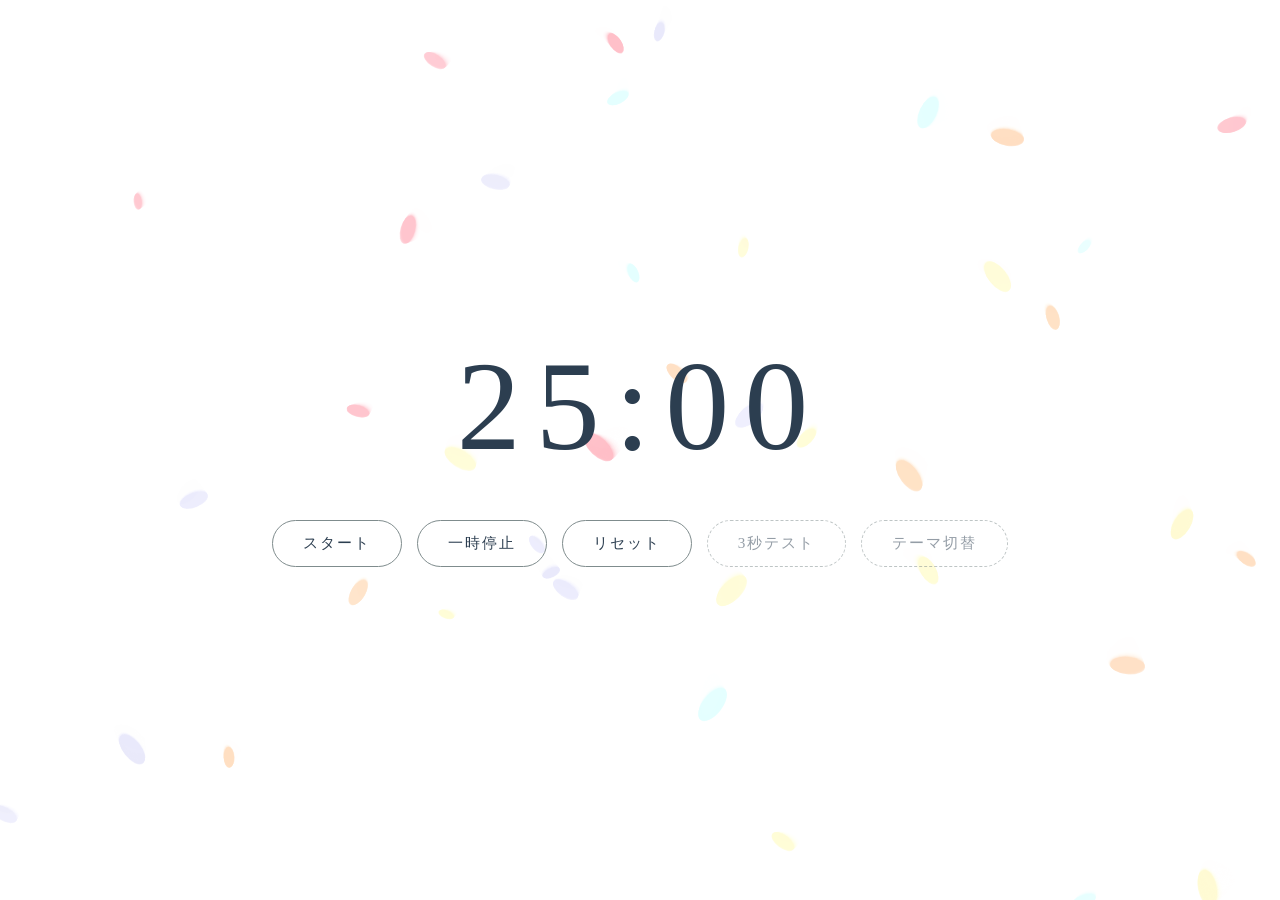
==== index3.html @ 96a3ae39 "Pomodoro timer" ====
<!doctype html>
<html lang="ja">
  <head>
    <meta charset="UTF-8" />
    <meta name="viewport" content="width=device-width, initial-scale=1.0" />
    <title>Relaxing Pomodoro Timer - Slow & Colorful Firework</title>
    <style>
      /* --- 1. 配色の変数（グラデーション背景） --- */
      :root {
        /* ライトモード（爽やかな晴天） */
        --bg-gradient: linear-gradient(135deg, #a1c4fd 0%, #c2e9fb 100%);
        --text-color: #2c3e50;
        --btn-border: #7f8c8d;
        --btn-hover: rgba(255, 255, 255, 0.3);
      }

      body.dark-mode {
        /* ダークモード（深みのある星空） */
        --bg-gradient: linear-gradient(135deg, #090a0f 0%, #1b2735 100%);
        --text-color: #ececec;
        --btn-border: #888888;
        --btn-hover: rgba(255, 255, 255, 0.1);
      }

      /* --- 2. 全体のスタイル --- */
      body {
        margin: 0;
        overflow: hidden;
        background: var(--bg-gradient);
        color: var(--text-color);
        font-family:
          "Yu Mincho", "Sawarabi Mincho", "Hiragino Mincho ProN", serif;
        display: flex;
        justify-content: center;
        align-items: center;
        height: 100vh;
      }

      body::before {
        content: "";
        position: absolute;
        top: 0; left: 0; right: 0; bottom: 0;
        background: linear-gradient(135deg, #090a0f 0%, #1b2735 100%);
        opacity: 0;
        transition: opacity 2s ease;
        z-index: -1;
      }
      body.dark-mode::before {
        opacity: 1;
      }

      #particle-canvas {
        position: absolute;
        top: 0; left: 0; width: 100%; height: 100%;
        z-index: 1;
        pointer-events: none;
      }

      /* --- 3. タイマーUI --- */
      .timer-container {
        position: relative;
        z-index: 10;
        text-align: center;
      }

      #time-display {
        font-size: 8rem;
        font-weight: normal;
        margin: 0 0 40px 0;
        letter-spacing: 15px;
        text-shadow: 0 0 30px rgba(255, 255, 255, 0.2);
      }

      /* --- 4. ゴーストボタン --- */
      .controls {
        display: flex;
        justify-content: center;
        flex-wrap: wrap;
        gap: 15px;
      }

      .btn {
        background-color: transparent;
        color: var(--text-color);
        border: 1px solid var(--btn-border);
        padding: 12px 30px;
        font-size: 0.95rem;
        letter-spacing: 2px;
        border-radius: 50px;
        cursor: pointer;
        transition: all 0.5s ease;
        font-family: inherit;
        outline: none;
      }

      .btn:hover {
        background-color: var(--btn-hover);
        border-color: var(--text-color);
      }

      .btn.sub-action {
        opacity: 0.5;
        border-style: dashed;
      }
      .btn.sub-action:hover {
        opacity: 1;
      }
    </style>
  </head>
  <body>
    <canvas id="particle-canvas"></canvas>

    <div class="timer-container">
      <h1 id="time-display">25:00</h1>
      <div class="controls">
        <button id="start-btn" class="btn">スタート</button>
        <button id="pause-btn" class="btn">一時停止</button>
        <button id="reset-btn" class="btn">リセット</button>
        <button id="test-btn" class="btn sub-action">3秒テスト</button>
        <button id="theme-btn" class="btn sub-action">テーマ切替</button>
      </div>
    </div>

    <script>
      /* =========================================
       0. カラー設定と高速化キャッシュの作成
       ========================================= */
      const goldColor = "rgba(212, 196, 168, 1)";
      const petalColors = [
        "rgba(255, 182, 193, 0.8)", // ピンク
        "rgba(255, 218, 185, 0.8)", // ピーチ
        "rgba(255, 250, 205, 0.8)", // レモン
        "rgba(224, 255, 255, 0.8)", // シアン
        "rgba(230, 230, 250, 0.8)"  // ラベンダー
      ];

      // ★ 高速化：色ごとの「光の粒」を裏側で事前生成しておく
      function createSparkCanvas(color) {
        const c = document.createElement("canvas");
        c.width = 30; c.height = 30;
        const ctx = c.getContext("2d");
        ctx.fillStyle = color;
        ctx.shadowBlur = 10;
        ctx.shadowColor = color;
        ctx.beginPath();
        ctx.arc(15, 15, 1.5, 0, Math.PI * 2);
        ctx.fill();
        return c;
      }

      const sparkCaches = {
        gold: createSparkCanvas(goldColor),
        petals: petalColors.map(color => createSparkCanvas(color))
      };


      /* =========================================
       1. テーマ切り替え
       ========================================= */
      let isDarkMode = false;

      function applyTheme(forceMode) {
        if (forceMode !== undefined) {
          isDarkMode = forceMode;
        } else {
          const hour = new Date().getHours();
          isDarkMode = hour >= 18 || hour < 6;
        }

        if (isDarkMode) {
          document.body.classList.add("dark-mode");
        } else {
          document.body.classList.remove("dark-mode");
        }
        initParticles();
      }

      document.getElementById("theme-btn").addEventListener("click", () => {
        applyTheme(!isDarkMode);
      });

      /* =========================================
       2. タイマーロジック
       ========================================= */
      let timeLeft = 25 * 60;
      let timerId = null;
      const timeDisplay = document.getElementById("time-display");

      function updateDisplay() {
        const minutes = Math.floor(timeLeft / 60);
        const seconds = timeLeft % 60;
        timeDisplay.textContent = `${String(minutes).padStart(2, "0")}:${String(seconds).padStart(2, "0")}`;
      }

      function tick() {
        if (timeLeft > 0) {
          timeLeft--;
          updateDisplay();
        } else {
          clearInterval(timerId);
          timerId = null;
          createExplosion(window.innerWidth / 2, window.innerHeight / 2);
        }
      }

      document.getElementById("start-btn").addEventListener("click", () => {
        if (timerId === null && timeLeft > 0) timerId = setInterval(tick, 1000);
      });
      document.getElementById("pause-btn").addEventListener("click", () => {
        clearInterval(timerId);
        timerId = null;
      });
      document.getElementById("reset-btn").addEventListener("click", () => {
        clearInterval(timerId);
        timerId = null;
        timeLeft = 25 * 60;
        updateDisplay();
      });
      document.getElementById("test-btn").addEventListener("click", () => {
        clearInterval(timerId);
        timeLeft = 3;
        updateDisplay();
        timerId = setInterval(tick, 1000);
      });

      /* =========================================
       3. Canvas描画ロジック
       ========================================= */
      const canvas = document.getElementById("particle-canvas");
      const ctx = canvas.getContext("2d");

      function resizeCanvas() {
        canvas.width = window.innerWidth;
        canvas.height = window.innerHeight;
      }
      window.addEventListener("resize", resizeCanvas);
      resizeCanvas();

      const particlesArray = [];

      class Particle {
        constructor(x, y, type) {
          this.x = x;
          this.y = y;
          this.type = type;

          if (this.type === "explosion") {
            const angle = Math.random() * Math.PI * 2;
            
            // ★ ゆっくり上品に広がるように初速を抑える（6〜18の範囲）
            const velocity = Math.random() * 12 + 6;
            this.speedX = Math.cos(angle) * velocity;
            this.speedY = Math.sin(angle) * velocity;

            this.size = Math.random() * 1.5 + 0.5;
            this.opacity = 1;
            this.fadeSpeed = Math.random() * 0.004 + 0.003;

            // ★ テーマに合わせた色（事前作成した画像）のセット
            if (isDarkMode) {
              this.sparkCanvas = sparkCaches.gold;
              this.fireworkColor = goldColor;
            } else {
              // ライトモードはランダムにカラフルな色を選ぶ
              const randIdx = Math.floor(Math.random() * petalColors.length);
              this.sparkCanvas = sparkCaches.petals[randIdx];
              this.fireworkColor = petalColors[randIdx];
            }

          } else if (this.type === "shootingStar") {
            this.speedX = Math.random() * 2 + 3;
            this.speedY = Math.random() * 2 + 3;
            this.size = Math.random() * 1.5 + 0.5;
            this.opacity = 1;
            this.fadeSpeed = 0.005;

          } else if (this.type === "star") {
            this.speedX = 0;
            this.speedY = 0;
            this.size = Math.random() * 1.5 + 0.2;
            this.angle = Math.random() * Math.PI * 2;
            this.twinkleSpeed = Math.random() * 0.02 + 0.005;
            this.opacity = 0;

          } else {
            this.baseX = x;
            this.speedY = Math.random() * 0.3 + 0.15;
            this.size = Math.random() * 6 + 4;
            this.angle = Math.random() * Math.PI * 2;
            this.rotationSpeed = (Math.random() - 0.5) * 0.01;
            this.swaySpeed = Math.random() * 0.01 + 0.005;
            this.petalColor = petalColors[Math.floor(Math.random() * petalColors.length)];
            this.opacity = Math.random() * 0.4 + 0.4;
          }
        }

        update() {
          if (this.type === "explosion") {
            // ★ 摩擦と重力：ゆっくり優雅にフワッと落ちるバランス
            this.speedX *= 0.98;
            this.speedY *= 0.98;
            this.speedY += 0.02;

            this.x += this.speedX;
            this.y += this.speedY;
            this.opacity -= this.fadeSpeed;

          } else if (this.type === "petal") {
            this.angle += this.swaySpeed;
            this.x = this.baseX + Math.sin(this.angle) * 30;
            this.y += this.speedY;
            if (this.y > canvas.height + 20) {
              this.y = -20;
              this.baseX = Math.random() * canvas.width;
            }

          } else if (this.type === "star") {
            this.angle += this.twinkleSpeed;
            this.opacity = Math.abs(Math.sin(this.angle));

          } else {
            this.x += this.speedX;
            this.y += this.speedY;
            this.opacity -= this.fadeSpeed;
          }
        }

        draw() {
          ctx.save();
          ctx.globalAlpha = Math.max(0, this.opacity);

          if (this.type === "shootingStar") {
            const tailLength = 60;
            const grad = ctx.createLinearGradient(
              this.x, this.y,
              this.x - this.speedX * tailLength,
              this.y - this.speedY * tailLength
            );
            grad.addColorStop(0, "rgba(255, 255, 255, 1)");
            grad.addColorStop(1, "rgba(255, 255, 255, 0)");
            ctx.strokeStyle = grad;
            ctx.lineWidth = this.size;
            ctx.beginPath();
            ctx.moveTo(this.x, this.y);
            ctx.lineTo(this.x - this.speedX * tailLength, this.y - this.speedY * tailLength);
            ctx.stroke();

          } else if (this.type === "star") {
            ctx.fillStyle = "#ffffff";
            ctx.beginPath();
            ctx.arc(this.x, this.y, this.size, 0, Math.PI * 2);
            ctx.fill();

          } else if (this.type === "explosion") {
            // 事前生成した画像を貼り付けて高速描画（色も自動で切り替わる）
            ctx.drawImage(this.sparkCanvas, this.x - 15, this.y - 15);

            // 花火の繊細な光の尾
            ctx.strokeStyle = this.fireworkColor;
            ctx.lineWidth = this.size * 0.5;
            ctx.beginPath();
            ctx.moveTo(this.x, this.y);
            ctx.lineTo(this.x - this.speedX * 2.5, this.y - this.speedY * 2.5);
            ctx.stroke();

          } else {
            ctx.translate(this.x, this.y);
            ctx.rotate(this.angle * 2);
            ctx.fillStyle = this.petalColor;
            ctx.beginPath();
            ctx.ellipse(0, 0, this.size, this.size * 2, 0, 0, Math.PI * 2);
            ctx.fill();
          }

          ctx.restore();
        }
      }

      function initParticles() {
        particlesArray.length = 0;
        if (isDarkMode) {
          for (let i = 0; i < 120; i++) particlesArray.push(new Particle(Math.random() * canvas.width, Math.random() * canvas.height, "star"));
        } else {
          for (let i = 0; i < 40; i++) particlesArray.push(new Particle(Math.random() * canvas.width, Math.random() * canvas.height, "petal"));
        }
      }

      function createExplosion(x, y) {
        // 動作が軽いので400個の美しい光を放つ
        for (let i = 0; i < 400; i++) particlesArray.push(new Particle(x, y, "explosion"));
      }

      function animate() {
        if (isDarkMode) {
          ctx.fillStyle = "rgba(11, 12, 20, 0.2)"; 
        } else {
          ctx.fillStyle = "rgba(255, 255, 255, 0.2)"; 
        }
        ctx.fillRect(0, 0, canvas.width, canvas.height);

        if (timerId !== null) {
          if (isDarkMode && Math.random() < 0.003) {
            const x = Math.random() * (canvas.width * 0.8);
            const y = Math.random() * (canvas.height * 0.5) - 50;
            particlesArray.push(new Particle(x, y, "shootingStar"));
          }
        }

        for (let i = 0; i < particlesArray.length; i++) {
          particlesArray[i].update();
          particlesArray[i].draw();

          const p = particlesArray[i];
          const isOffScreen = (p.x < 0 || p.x > canvas.width || p.y < 0 || p.y > canvas.height);
          
          if (p.opacity <= 0 || (p.type === "explosion" && isOffScreen)) {
            particlesArray.splice(i, 1);
            i--;
          }
        }
        requestAnimationFrame(animate);
      }

      applyTheme(); 
      animate(); 
    </script>
  </body>
</html>
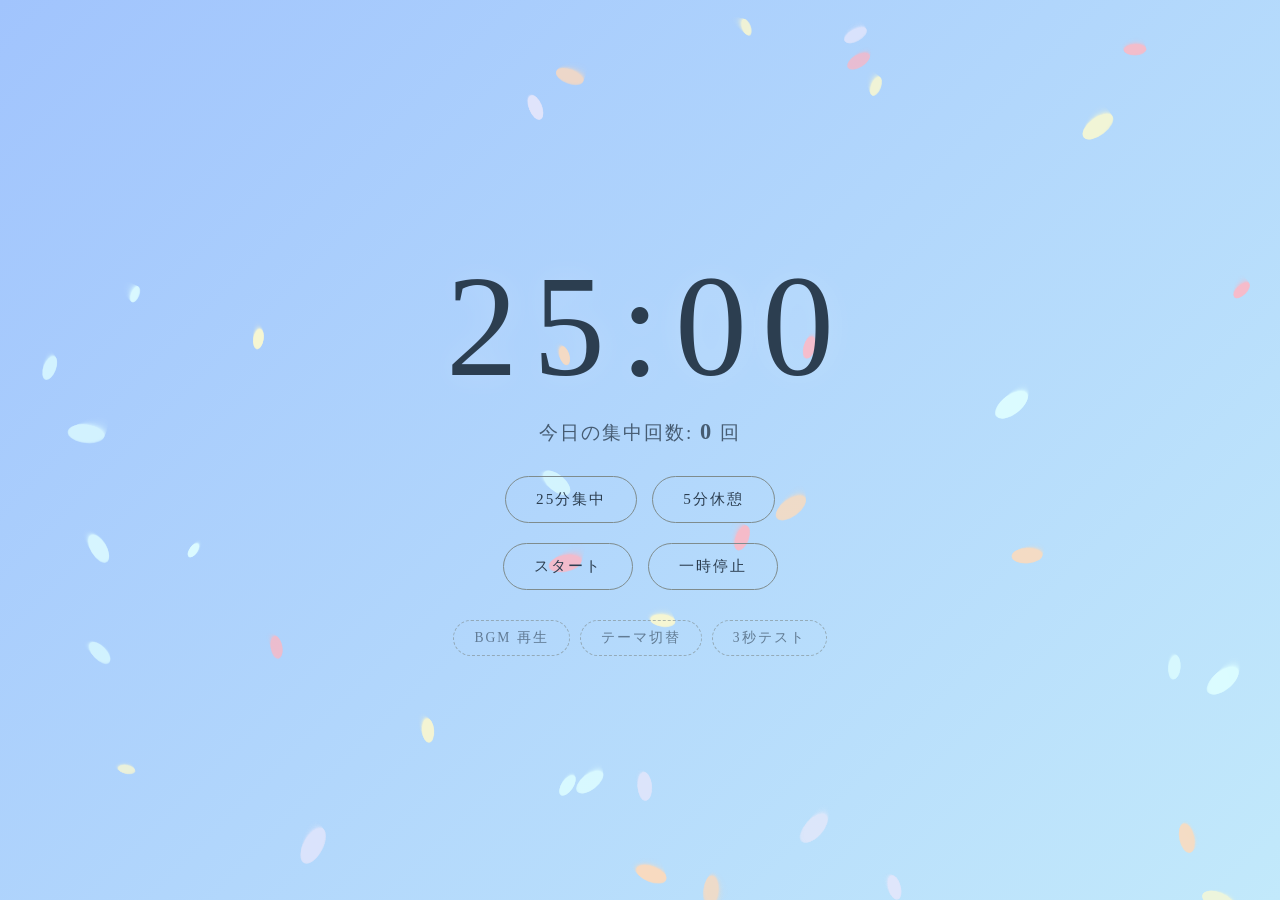
==== commit 7ead413b: "不要なデータ削除" ====
--- a/index3.html
+++ b/index3.html
@@ -3,11 +3,10 @@
   <head>
     <meta charset="UTF-8" />
     <meta name="viewport" content="width=device-width, initial-scale=1.0" />
-    <title>Relaxing Pomodoro Timer - Slow & Colorful Firework</title>
+    <title>Relaxing Pomodoro Timer - Responsive & Perfect UI</title>
     <style>
       /* --- 1. 配色の変数（グラデーション背景） --- */
       :root {
-        /* ライトモード（爽やかな晴天） */
         --bg-gradient: linear-gradient(135deg, #a1c4fd 0%, #c2e9fb 100%);
         --text-color: #2c3e50;
         --btn-border: #7f8c8d;
@@ -15,7 +14,6 @@
       }
 
       body.dark-mode {
-        /* ダークモード（深みのある星空） */
         --bg-gradient: linear-gradient(135deg, #090a0f 0%, #1b2735 100%);
         --text-color: #ececec;
         --btn-border: #888888;
@@ -61,22 +59,50 @@
         position: relative;
         z-index: 10;
         text-align: center;
+        width: 100%;
+        padding: 0 20px;
+        box-sizing: border-box;
       }
 
       #time-display {
-        font-size: 8rem;
+        font-size: clamp(5rem, 15vw, 9rem);
         font-weight: normal;
-        margin: 0 0 40px 0;
+        margin: 0 0 10px 0; /* カウンターを入れるため余白を調整 */
         letter-spacing: 15px;
         text-shadow: 0 0 30px rgba(255, 255, 255, 0.2);
-      }
-
-      /* --- 4. ゴーストボタン --- */
-      .controls {
+        text-indent: 15px; 
+      }
+
+      /* --- 新規追加: セッションカウンターのスタイル --- */
+      #session-counter {
+        font-size: 1.2rem;
+        letter-spacing: 2px;
+        margin-bottom: 30px;
+        opacity: 0.8;
+      }
+      #session-counter span {
+        font-weight: bold;
+        font-size: 1.4rem;
+      }
+
+      /* --- 4. ボタンのレイアウト（レスポンシブ対応） --- */
+      .controls-wrapper {
+        display: flex;
+        flex-direction: column;
+        gap: 20px;
+        align-items: center;
+      }
+
+      .controls-group {
         display: flex;
         justify-content: center;
         flex-wrap: wrap;
         gap: 15px;
+      }
+
+      .controls-group.settings {
+        gap: 10px;
+        margin-top: 10px;
       }
 
       .btn {
@@ -88,9 +114,10 @@
         letter-spacing: 2px;
         border-radius: 50px;
         cursor: pointer;
-        transition: all 0.5s ease;
+        transition: all 0.4s ease;
         font-family: inherit;
         outline: none;
+        -webkit-tap-highlight-color: transparent;
       }
 
       .btn:hover {
@@ -99,11 +126,47 @@
       }
 
       .btn.sub-action {
-        opacity: 0.5;
+        opacity: 0.6;
         border-style: dashed;
+        padding: 8px 20px;
+        font-size: 0.85rem;
       }
       .btn.sub-action:hover {
         opacity: 1;
+      }
+      
+      .btn.bgm-on {
+        opacity: 1;
+        background-color: var(--btn-hover);
+        border-color: var(--text-color);
+        border-style: solid;
+      }
+
+      @media (max-width: 600px) {
+        #time-display {
+          margin: 0 0 5px 0;
+        }
+        #session-counter {
+          font-size: 1rem;
+          margin-bottom: 20px;
+        }
+        #session-counter span {
+          font-size: 1.2rem;
+        }
+        .controls-wrapper {
+          gap: 15px;
+        }
+        .controls-group {
+          gap: 10px;
+        }
+        .btn {
+          padding: 10px 22px;
+          font-size: 0.85rem;
+        }
+        .btn.sub-action {
+          padding: 6px 16px;
+          font-size: 0.75rem;
+        }
       }
     </style>
   </head>
@@ -112,53 +175,156 @@
 
     <div class="timer-container">
       <h1 id="time-display">25:00</h1>
-      <div class="controls">
-        <button id="start-btn" class="btn">スタート</button>
-        <button id="pause-btn" class="btn">一時停止</button>
-        <button id="reset-btn" class="btn">リセット</button>
-        <button id="test-btn" class="btn sub-action">3秒テスト</button>
-        <button id="theme-btn" class="btn sub-action">テーマ切替</button>
+      <div id="session-counter">今日の集中回数: <span id="count-display">0</span> 回</div>
+      
+      <div class="controls-wrapper">
+        <div class="controls-group">
+          <button id="work-btn" class="btn">25分集中</button>
+          <button id="rest-btn" class="btn">5分休憩</button>
+        </div>
+        
+        <div class="controls-group">
+          <button id="start-btn" class="btn">スタート</button>
+          <button id="pause-btn" class="btn">一時停止</button>
+        </div>
+        
+        <div class="controls-group settings">
+          <button id="bgm-btn" class="btn sub-action">BGM 再生</button>
+          <button id="theme-btn" class="btn sub-action">テーマ切替</button>
+          <button id="test-btn" class="btn sub-action">3秒テスト</button>
+        </div>
       </div>
     </div>
 
     <script>
       /* =========================================
-       0. カラー設定と高速化キャッシュの作成
-       ========================================= */
+       0. オフスクリーンキャンバスによる高速化処理
+       ========================================= */
+      const explosionCaches = {};
       const goldColor = "rgba(212, 196, 168, 1)";
       const petalColors = [
-        "rgba(255, 182, 193, 0.8)", // ピンク
-        "rgba(255, 218, 185, 0.8)", // ピーチ
-        "rgba(255, 250, 205, 0.8)", // レモン
-        "rgba(224, 255, 255, 0.8)", // シアン
-        "rgba(230, 230, 250, 0.8)"  // ラベンダー
+        "rgba(255, 182, 193, 0.8)", 
+        "rgba(255, 218, 185, 0.8)", 
+        "rgba(255, 250, 205, 0.8)", 
+        "rgba(224, 255, 255, 0.8)", 
+        "rgba(230, 230, 250, 0.8)"
       ];
 
-      // ★ 高速化：色ごとの「光の粒」を裏側で事前生成しておく
-      function createSparkCanvas(color) {
+      function createExplosionCache(color) {
         const c = document.createElement("canvas");
-        c.width = 30; c.height = 30;
-        const ctx = c.getContext("2d");
-        ctx.fillStyle = color;
-        ctx.shadowBlur = 10;
-        ctx.shadowColor = color;
-        ctx.beginPath();
-        ctx.arc(15, 15, 1.5, 0, Math.PI * 2);
-        ctx.fill();
+        c.width = 40; 
+        c.height = 40;
+        const cCtx = c.getContext("2d");
+        cCtx.fillStyle = color;
+        cCtx.shadowBlur = 10;
+        cCtx.shadowColor = color;
+        cCtx.beginPath();
+        cCtx.arc(20, 20, 2, 0, Math.PI * 2);
+        cCtx.fill();
         return c;
       }
 
-      const sparkCaches = {
-        gold: createSparkCanvas(goldColor),
-        petals: petalColors.map(color => createSparkCanvas(color))
-      };
-
-
-      /* =========================================
-       1. テーマ切り替え
+      petalColors.forEach(color => { explosionCaches[color] = createExplosionCache(color); });
+      explosionCaches[goldColor] = createExplosionCache(goldColor);
+
+      /* =========================================
+       1-A. BGMの音声制御ロジック
+       ========================================= */
+      const bgmAudio = new Audio('bgm.mp3');
+      bgmAudio.loop = true; 
+      bgmAudio.volume = 0.5; 
+
+      let isBgmPlaying = false;
+      const bgmBtn = document.getElementById("bgm-btn");
+
+      bgmBtn.addEventListener("click", () => {
+        if (isBgmPlaying) {
+          bgmAudio.pause();
+          isBgmPlaying = false;
+          bgmBtn.textContent = "BGM 再生";
+          bgmBtn.classList.remove("bgm-on");
+        } else {
+          bgmAudio.play().then(() => {
+            isBgmPlaying = true;
+            bgmBtn.textContent = "BGM 停止";
+            bgmBtn.classList.add("bgm-on");
+          }).catch(error => {
+            alert("BGMを再生できませんでした。\nHTMLファイルと同じ場所に「bgm.mp3」という名前の音楽ファイルが置かれているか確認してください。");
+            console.error(error);
+          });
+        }
+      });
+
+      /* =========================================
+       1-B. Web Audio API (チャイム音) の実装
+       ========================================= */
+      let audioCtx;
+
+      function playChime() {
+        // ブラウザの制約に対応するため、初回のみContextを生成
+        if (!audioCtx) {
+          audioCtx = new (window.AudioContext || window.webkitAudioContext)();
+        }
+        if (audioCtx.state === 'suspended') {
+          audioCtx.resume();
+        }
+
+        const osc = audioCtx.createOscillator();
+        const gainNode = audioCtx.createGain();
+
+        // 優しいサイン波を設定（周波数880Hz = A5の音）
+        osc.type = 'sine';
+        osc.frequency.setValueAtTime(880, audioCtx.currentTime);
+
+        // 音量のエンベロープ（時間変化）を設定
+        gainNode.gain.setValueAtTime(0, audioCtx.currentTime);
+        // ふわっと音を立ち上げる
+        gainNode.gain.linearRampToValueAtTime(0.3, audioCtx.currentTime + 0.1);
+        // 余韻を残しながらゆっくり消える
+        gainNode.gain.exponentialRampToValueAtTime(0.001, audioCtx.currentTime + 3.0);
+
+        osc.connect(gainNode);
+        gainNode.connect(audioCtx.destination);
+
+        osc.start();
+        osc.stop(audioCtx.currentTime + 3.5); // 3.5秒後に完全に停止
+      }
+
+      /* =========================================
+       1-C. localStorageによる今日の集中回数管理
+       ========================================= */
+      const countDisplay = document.getElementById("count-display");
+      let todayWorkCount = 0;
+
+      function loadCount() {
+        const today = new Date().toDateString(); // 例: "Wed May 24 2026"
+        const savedDate = localStorage.getItem("pomodoroDate");
+        
+        if (savedDate === today) {
+          // 日付が同じなら保存されている回数を読み込む
+          todayWorkCount = parseInt(localStorage.getItem("pomodoroCount") || "0", 10);
+        } else {
+          // 日付が変わっていれば0にリセットして日付を保存
+          todayWorkCount = 0;
+          localStorage.setItem("pomodoroDate", today);
+          localStorage.setItem("pomodoroCount", todayWorkCount.toString());
+        }
+        countDisplay.textContent = todayWorkCount;
+      }
+
+      function incrementCount() {
+        todayWorkCount++;
+        localStorage.setItem("pomodoroCount", todayWorkCount.toString());
+        countDisplay.textContent = todayWorkCount;
+      }
+
+      // 初期化時に回数を読み込む
+      loadCount();
+
+      /* =========================================
+       2. テーマ切り替えと初期化
        ========================================= */
       let isDarkMode = false;
-
       function applyTheme(forceMode) {
         if (forceMode !== undefined) {
           isDarkMode = forceMode;
@@ -166,7 +332,6 @@
           const hour = new Date().getHours();
           isDarkMode = hour >= 18 || hour < 6;
         }
-
         if (isDarkMode) {
           document.body.classList.add("dark-mode");
         } else {
@@ -174,16 +339,14 @@
         }
         initParticles();
       }
-
-      document.getElementById("theme-btn").addEventListener("click", () => {
-        applyTheme(!isDarkMode);
-      });
-
-      /* =========================================
-       2. タイマーロジック
+      document.getElementById("theme-btn").addEventListener("click", () => applyTheme(!isDarkMode));
+
+      /* =========================================
+       3. タイマーロジック
        ========================================= */
       let timeLeft = 25 * 60;
       let timerId = null;
+      let currentMode = "work"; 
       const timeDisplay = document.getElementById("time-display");
 
       function updateDisplay() {
@@ -197,25 +360,50 @@
           timeLeft--;
           updateDisplay();
         } else {
+          // --- タイマー完了時の処理 ---
           clearInterval(timerId);
           timerId = null;
+          
           createExplosion(window.innerWidth / 2, window.innerHeight / 2);
-        }
-      }
+          playChime(); // 追加: チャイム音を鳴らす
+
+          if (currentMode === "work") {
+            incrementCount(); // 追加: 集中モード完了なら回数を+1
+          }
+
+          if (currentMode === "rest") {
+            currentMode = "work";
+            timeLeft = 25 * 60;
+            updateDisplay();
+          }
+        }
+      }
+
+      document.getElementById("work-btn").addEventListener("click", () => {
+        clearInterval(timerId);
+        timerId = null;
+        currentMode = "work";
+        timeLeft = 25 * 60;
+        updateDisplay();
+      });
+
+      document.getElementById("rest-btn").addEventListener("click", () => {
+        clearInterval(timerId);
+        timerId = null;
+        currentMode = "rest";
+        timeLeft = 5 * 60;
+        updateDisplay();
+      });
 
       document.getElementById("start-btn").addEventListener("click", () => {
         if (timerId === null && timeLeft > 0) timerId = setInterval(tick, 1000);
       });
+
       document.getElementById("pause-btn").addEventListener("click", () => {
         clearInterval(timerId);
         timerId = null;
       });
-      document.getElementById("reset-btn").addEventListener("click", () => {
-        clearInterval(timerId);
-        timerId = null;
-        timeLeft = 25 * 60;
-        updateDisplay();
-      });
+
       document.getElementById("test-btn").addEventListener("click", () => {
         clearInterval(timerId);
         timeLeft = 3;
@@ -224,7 +412,7 @@
       });
 
       /* =========================================
-       3. Canvas描画ロジック
+       4. Canvas描画ロジック
        ========================================= */
       const canvas = document.getElementById("particle-canvas");
       const ctx = canvas.getContext("2d");
@@ -240,48 +428,34 @@
 
       class Particle {
         constructor(x, y, type) {
-          this.x = x;
-          this.y = y;
-          this.type = type;
+          this.x = x; this.y = y; this.type = type; 
 
           if (this.type === "explosion") {
             const angle = Math.random() * Math.PI * 2;
-            
-            // ★ ゆっくり上品に広がるように初速を抑える（6〜18の範囲）
             const velocity = Math.random() * 12 + 6;
             this.speedX = Math.cos(angle) * velocity;
             this.speedY = Math.sin(angle) * velocity;
-
-            this.size = Math.random() * 1.5 + 0.5;
+            this.size = Math.random() * 1.5 + 0.5; 
             this.opacity = 1;
             this.fadeSpeed = Math.random() * 0.004 + 0.003;
-
-            // ★ テーマに合わせた色（事前作成した画像）のセット
+            
             if (isDarkMode) {
-              this.sparkCanvas = sparkCaches.gold;
-              this.fireworkColor = goldColor;
+              this.fireworkColor = goldColor; 
             } else {
-              // ライトモードはランダムにカラフルな色を選ぶ
-              const randIdx = Math.floor(Math.random() * petalColors.length);
-              this.sparkCanvas = sparkCaches.petals[randIdx];
-              this.fireworkColor = petalColors[randIdx];
+              this.fireworkColor = petalColors[Math.floor(Math.random() * petalColors.length)];
             }
-
           } else if (this.type === "shootingStar") {
             this.speedX = Math.random() * 2 + 3;
             this.speedY = Math.random() * 2 + 3;
             this.size = Math.random() * 1.5 + 0.5;
             this.opacity = 1;
             this.fadeSpeed = 0.005;
-
           } else if (this.type === "star") {
-            this.speedX = 0;
-            this.speedY = 0;
+            this.speedX = 0; this.speedY = 0;
             this.size = Math.random() * 1.5 + 0.2;
             this.angle = Math.random() * Math.PI * 2;
             this.twinkleSpeed = Math.random() * 0.02 + 0.005;
             this.opacity = 0;
-
           } else {
             this.baseX = x;
             this.speedY = Math.random() * 0.3 + 0.15;
@@ -296,15 +470,12 @@
 
         update() {
           if (this.type === "explosion") {
-            // ★ 摩擦と重力：ゆっくり優雅にフワッと落ちるバランス
             this.speedX *= 0.98;
             this.speedY *= 0.98;
             this.speedY += 0.02;
-
             this.x += this.speedX;
             this.y += this.speedY;
             this.opacity -= this.fadeSpeed;
-
           } else if (this.type === "petal") {
             this.angle += this.swaySpeed;
             this.x = this.baseX + Math.sin(this.angle) * 30;
@@ -313,11 +484,9 @@
               this.y = -20;
               this.baseX = Math.random() * canvas.width;
             }
-
           } else if (this.type === "star") {
             this.angle += this.twinkleSpeed;
             this.opacity = Math.abs(Math.sin(this.angle));
-
           } else {
             this.x += this.speedX;
             this.y += this.speedY;
@@ -332,9 +501,7 @@
           if (this.type === "shootingStar") {
             const tailLength = 60;
             const grad = ctx.createLinearGradient(
-              this.x, this.y,
-              this.x - this.speedX * tailLength,
-              this.y - this.speedY * tailLength
+              this.x, this.y, this.x - this.speedX * tailLength, this.y - this.speedY * tailLength,
             );
             grad.addColorStop(0, "rgba(255, 255, 255, 1)");
             grad.addColorStop(1, "rgba(255, 255, 255, 0)");
@@ -344,25 +511,25 @@
             ctx.moveTo(this.x, this.y);
             ctx.lineTo(this.x - this.speedX * tailLength, this.y - this.speedY * tailLength);
             ctx.stroke();
-
           } else if (this.type === "star") {
             ctx.fillStyle = "#ffffff";
             ctx.beginPath();
             ctx.arc(this.x, this.y, this.size, 0, Math.PI * 2);
             ctx.fill();
-
           } else if (this.type === "explosion") {
-            // 事前生成した画像を貼り付けて高速描画（色も自動で切り替わる）
-            ctx.drawImage(this.sparkCanvas, this.x - 15, this.y - 15);
-
-            // 花火の繊細な光の尾
+            const cache = explosionCaches[this.fireworkColor];
+            const scale = this.size / 2;
+            const drawSize = 40 * scale; 
+            const offset = 20 * scale;   
+            
+            ctx.drawImage(cache, this.x - offset, this.y - offset, drawSize, drawSize);
+
             ctx.strokeStyle = this.fireworkColor;
             ctx.lineWidth = this.size * 0.5;
             ctx.beginPath();
             ctx.moveTo(this.x, this.y);
-            ctx.lineTo(this.x - this.speedX * 2.5, this.y - this.speedY * 2.5);
+            ctx.lineTo(this.x - this.speedX * 3, this.y - this.speedY * 3);
             ctx.stroke();
-
           } else {
             ctx.translate(this.x, this.y);
             ctx.rotate(this.angle * 2);
@@ -371,7 +538,6 @@
             ctx.ellipse(0, 0, this.size, this.size * 2, 0, 0, Math.PI * 2);
             ctx.fill();
           }
-
           ctx.restore();
         }
       }
@@ -379,25 +545,27 @@
       function initParticles() {
         particlesArray.length = 0;
         if (isDarkMode) {
-          for (let i = 0; i < 120; i++) particlesArray.push(new Particle(Math.random() * canvas.width, Math.random() * canvas.height, "star"));
+          for (let i = 0; i < 150; i++) particlesArray.push(new Particle(Math.random() * canvas.width, Math.random() * canvas.height, "star"));
         } else {
           for (let i = 0; i < 40; i++) particlesArray.push(new Particle(Math.random() * canvas.width, Math.random() * canvas.height, "petal"));
         }
       }
 
       function createExplosion(x, y) {
-        // 動作が軽いので400個の美しい光を放つ
         for (let i = 0; i < 400; i++) particlesArray.push(new Particle(x, y, "explosion"));
       }
 
-      function animate() {
-        if (isDarkMode) {
-          ctx.fillStyle = "rgba(11, 12, 20, 0.2)"; 
-        } else {
-          ctx.fillStyle = "rgba(255, 255, 255, 0.2)"; 
-        }
+  function animate() {
+        // 1. 半透明の消しゴムでキャンバスを削る（美しい残像を作る）
+        ctx.globalCompositeOperation = 'destination-out';
+        ctx.fillStyle = "rgba(0, 0, 0, 0.2)"; // この0.2が残像の長さ
         ctx.fillRect(0, 0, canvas.width, canvas.height);
-
+        
+        // 2. 筆のモードを「通常（上塗り）」に必ず戻す！
+        // ★ここが抜けているとパーティクルが消しゴムになって見えなくなります★
+        ctx.globalCompositeOperation = 'source-over';
+
+        // タイマー作動中の流れ星
         if (timerId !== null) {
           if (isDarkMode && Math.random() < 0.003) {
             const x = Math.random() * (canvas.width * 0.8);
@@ -406,6 +574,7 @@
           }
         }
 
+        // パーティクルの更新と描画
         for (let i = 0; i < particlesArray.length; i++) {
           particlesArray[i].update();
           particlesArray[i].draw();
